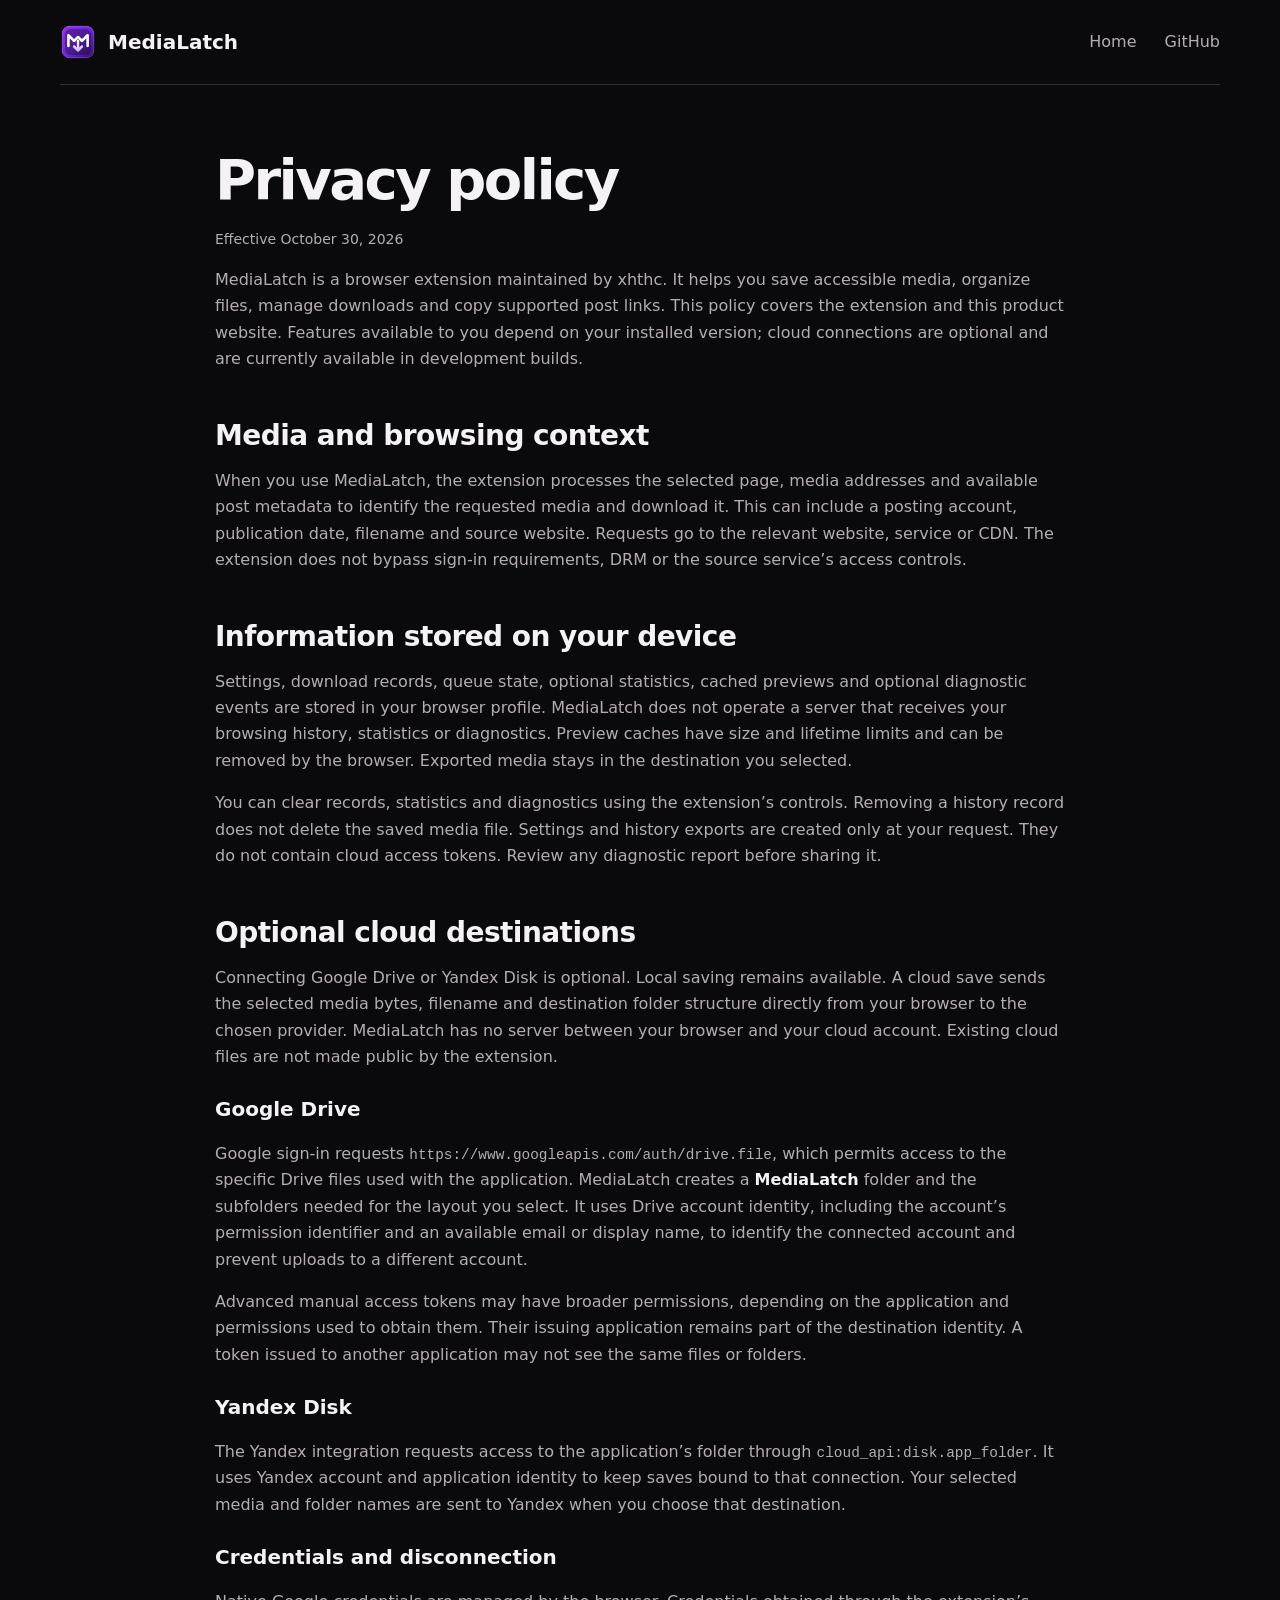
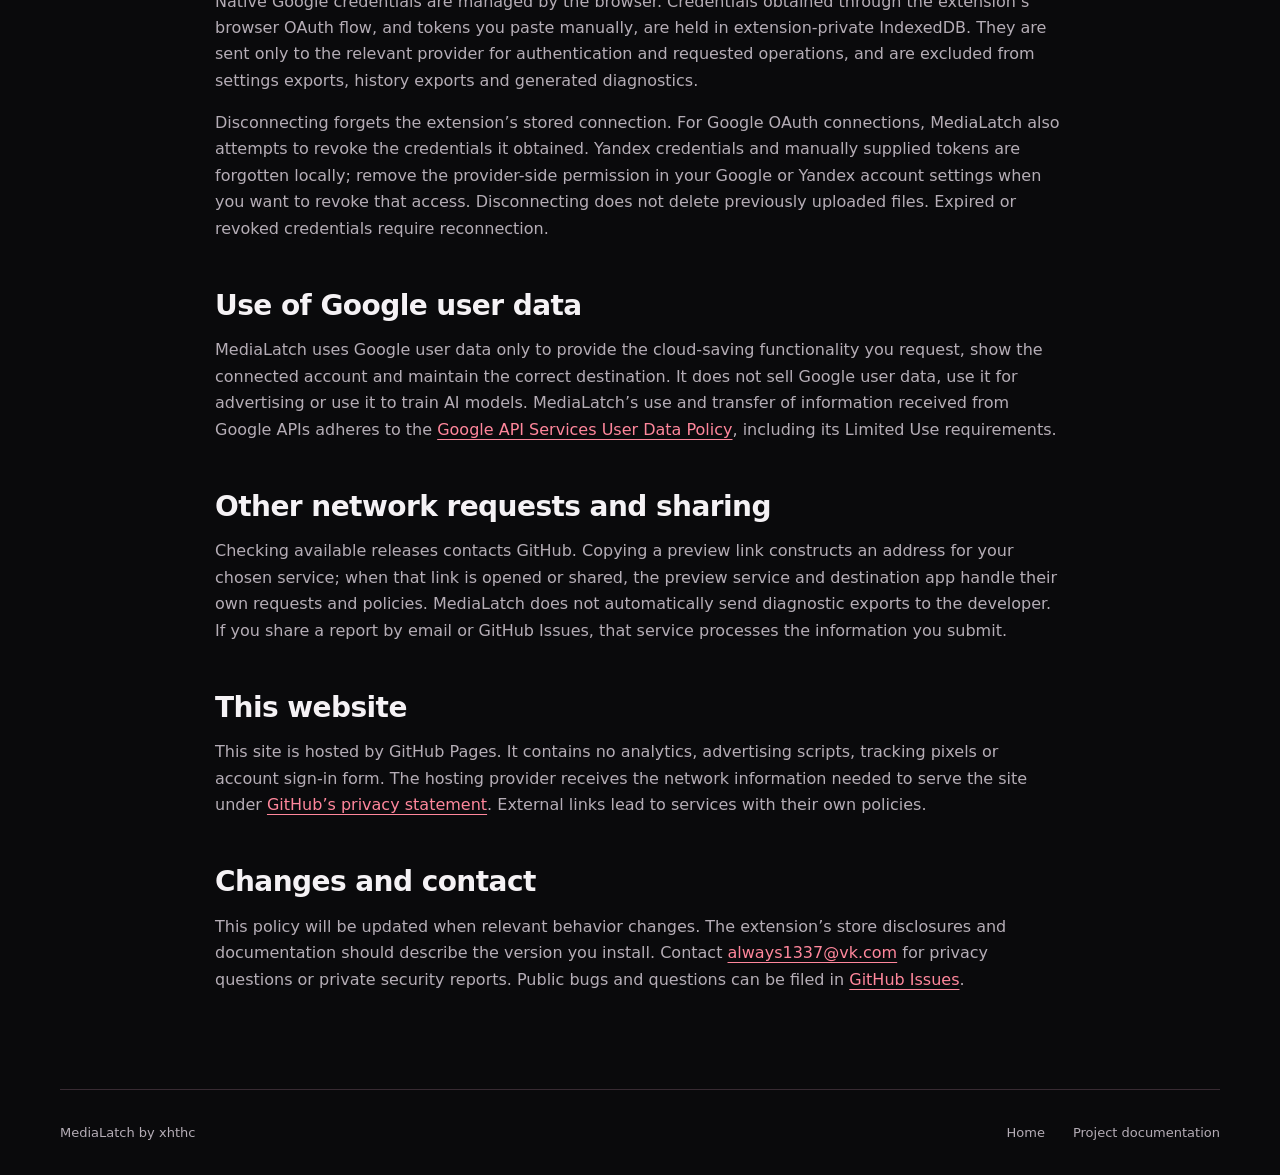
==== privacy.html @ 8ba8deba "feat: publish MediaLatch product and privacy pages" ====
<!doctype html>
<html lang="en">
<head>
  <meta charset="utf-8">
  <meta name="viewport" content="width=device-width, initial-scale=1">
  <meta name="description" content="How MediaLatch handles browser data, optional Google Drive and Yandex Disk connections, downloads and diagnostics.">
  <meta name="color-scheme" content="dark">
  <title>Privacy policy: MediaLatch</title>
  <link rel="canonical" href="https://xhthc.github.io/privacy.html">
  <link rel="icon" type="image/png" href="assets/medialatch.png">
  <link rel="stylesheet" href="styles.css">
</head>
<body>
  <a class="skip" href="#main">Skip to content</a>
  <header class="container masthead"><a class="brand" href="./" aria-label="MediaLatch home"><img src="assets/medialatch.png" width="36" height="36" alt="">MediaLatch</a><nav aria-label="Main navigation"><a href="./">Home</a><a href="https://github.com/xhthc/MediaLatch">GitHub</a></nav></header>
  <main id="main" class="container document">
    <h1>Privacy policy</h1><p class="document-date">Effective October 30, 2026</p>
    <p>MediaLatch is a browser extension maintained by xhthc. It helps you save accessible media, organize files, manage downloads and copy supported post links. This policy covers the extension and this product website. Features available to you depend on your installed version; cloud connections are optional and are currently available in development builds.</p>
    <h2>Media and browsing context</h2>
    <p>When you use MediaLatch, the extension processes the selected page, media addresses and available post metadata to identify the requested media and download it. This can include a posting account, publication date, filename and source website. Requests go to the relevant website, service or CDN. The extension does not bypass sign-in requirements, DRM or the source service’s access controls.</p>
    <h2>Information stored on your device</h2>
    <p>Settings, download records, queue state, optional statistics, cached previews and optional diagnostic events are stored in your browser profile. MediaLatch does not operate a server that receives your browsing history, statistics or diagnostics. Preview caches have size and lifetime limits and can be removed by the browser. Exported media stays in the destination you selected.</p>
    <p>You can clear records, statistics and diagnostics using the extension’s controls. Removing a history record does not delete the saved media file. Settings and history exports are created only at your request. They do not contain cloud access tokens. Review any diagnostic report before sharing it.</p>
    <h2 id="cloud">Optional cloud destinations</h2>
    <p>Connecting Google Drive or Yandex Disk is optional. Local saving remains available. A cloud save sends the selected media bytes, filename and destination folder structure directly from your browser to the chosen provider. MediaLatch has no server between your browser and your cloud account. Existing cloud files are not made public by the extension.</p>
    <h3>Google Drive</h3>
    <p>Google sign-in requests <code>https://www.googleapis.com/auth/drive.file</code>, which permits access to the specific Drive files used with the application. MediaLatch creates a <strong>MediaLatch</strong> folder and the subfolders needed for the layout you select. It uses Drive account identity, including the account’s permission identifier and an available email or display name, to identify the connected account and prevent uploads to a different account.</p>
    <p>Advanced manual access tokens may have broader permissions, depending on the application and permissions used to obtain them. Their issuing application remains part of the destination identity. A token issued to another application may not see the same files or folders.</p>
    <h3>Yandex Disk</h3>
    <p>The Yandex integration requests access to the application’s folder through <code>cloud_api:disk.app_folder</code>. It uses Yandex account and application identity to keep saves bound to that connection. Your selected media and folder names are sent to Yandex when you choose that destination.</p>
    <h3>Credentials and disconnection</h3>
    <p>Native Google credentials are managed by the browser. Credentials obtained through the extension’s browser OAuth flow, and tokens you paste manually, are held in extension-private IndexedDB. They are sent only to the relevant provider for authentication and requested operations, and are excluded from settings exports, history exports and generated diagnostics.</p>
    <p>Disconnecting forgets the extension’s stored connection. For Google OAuth connections, MediaLatch also attempts to revoke the credentials it obtained. Yandex credentials and manually supplied tokens are forgotten locally; remove the provider-side permission in your Google or Yandex account settings when you want to revoke that access. Disconnecting does not delete previously uploaded files. Expired or revoked credentials require reconnection.</p>
    <h2>Use of Google user data</h2>
    <p>MediaLatch uses Google user data only to provide the cloud-saving functionality you request, show the connected account and maintain the correct destination. It does not sell Google user data, use it for advertising or use it to train AI models. MediaLatch’s use and transfer of information received from Google APIs adheres to the <a href="https://developers.google.com/terms/api-services-user-data-policy">Google API Services User Data Policy</a>, including its Limited Use requirements.</p>
    <h2>Other network requests and sharing</h2>
    <p>Checking available releases contacts GitHub. Copying a preview link constructs an address for your chosen service; when that link is opened or shared, the preview service and destination app handle their own requests and policies. MediaLatch does not automatically send diagnostic exports to the developer. If you share a report by email or GitHub Issues, that service processes the information you submit.</p>
    <h2>This website</h2>
    <p>This site is hosted by GitHub Pages. It contains no analytics, advertising scripts, tracking pixels or account sign-in form. The hosting provider receives the network information needed to serve the site under <a href="https://docs.github.com/en/site-policy/privacy-policies/github-general-privacy-statement">GitHub’s privacy statement</a>. External links lead to services with their own policies.</p>
    <h2>Changes and contact</h2>
    <p>This policy will be updated when relevant behavior changes. The extension’s store disclosures and documentation should describe the version you install. Contact <a href="mailto:always1337@vk.com">always1337@vk.com</a> for privacy questions or private security reports. Public bugs and questions can be filed in <a href="https://github.com/xhthc/MediaLatch/issues">GitHub Issues</a>.</p>
  </main>
  <footer class="container footer"><span>MediaLatch by xhthc</span><a href="./">Home</a><a href="https://github.com/xhthc/MediaLatch">Project documentation</a></footer>
</body>
</html>
---- styles.css ----
/* Hallmark v2.0.0 · MediaLatch product site · theme: locked MediaLatch Red · signature: the resolved file path. */
/* Critique: a short product page and a readable policy; no invented metrics or simulated browser chrome. */
/* Waivers: long-document policy exceeds marketing word/section budgets; system font and product palette follow DESIGN.md. */
:root {
  --page: #0a0a0c; --surface: #151216; --ink: #f5f2f5; --muted: #b5adb6;
  --line: #382b33; --accent: #ff879c; --action: #b8193c; --action-hover: #cc2348;
  --on-action: #fff6f8; --focus: #ffb4c4; --file: #65d5ac; --path: #cbb9df;
  --transparent: transparent;
  --font: "Segoe UI Variable Text", "Segoe UI", system-ui, sans-serif;
  --mono: ui-monospace, "Cascadia Mono", Consolas, monospace;
  --fast: 140ms; --ease: cubic-bezier(.2, .8, .2, 1);
}
* { box-sizing: border-box; }
html, body { overflow-x: clip; }
html { color-scheme: dark; }
body { margin: 0; background: var(--page); color: var(--ink); font: 400 16px/1.65 var(--font); }
a { color: var(--accent); text-underline-offset: .22em; }
a:focus-visible { outline: 2px solid var(--focus); outline-offset: 5px; border-radius: 3px; }
.container { width: min(100% - 48px, 1160px); margin-inline: auto; }
.skip { position: absolute; z-index: 2; transform: translateY(-160%); background: var(--surface); padding: 12px 16px; }
.skip:focus-visible { transform: none; }
.masthead { display: flex; justify-content: space-between; align-items: center; padding-block: 24px; border-bottom: 1px solid var(--line); }
.brand { display: inline-flex; align-items: center; gap: 12px; color: var(--ink); font-size: 20px; font-weight: 700; text-decoration: none; }
.brand img { border-radius: 9px; }
nav, .footer { display: flex; align-items: center; gap: 28px; }
nav a, .footer a { display: inline-block; padding-block: 4px; color: var(--muted); text-decoration: none; transition: color var(--fast) var(--ease); }
nav a:hover, .footer a:hover { color: var(--accent); }
.hero { display: grid; grid-template-columns: minmax(0, 1.3fr) minmax(0, 1fr); align-items: center; gap: 60px; padding-block: 92px 104px; }
h1, h2, h3 { min-width: 0; overflow-wrap: break-word; text-wrap: balance; font-weight: 700; line-height: 1.12; }
h1 { margin: 0; font-size: clamp(42px, 5vw, 66px); letter-spacing: -.045em; }
.lead { max-width: 510px; margin-block: 24px 32px; color: var(--muted); font-size: 19px; line-height: 1.55; }
.actions { display: flex; flex-wrap: wrap; align-items: center; gap: 16px 24px; }
.button { display: inline-flex; justify-content: center; align-items: center; min-height: 48px; padding: 12px 20px; border: 1px solid var(--transparent); border-radius: 10px; white-space: nowrap; text-decoration: none; font-weight: 700; transition: background-color var(--fast) var(--ease), transform var(--fast) var(--ease); }
.primary { background: var(--action); color: var(--on-action); }
.primary:hover { background: var(--action-hover); transform: translateY(-1px); }
.primary:active { transform: none; }
.text-link { font-weight: 600; }
.path-art { padding-block: 32px; border-top: 1px solid var(--line); border-bottom: 1px solid var(--line); }
.path-art > img { display: block; margin-bottom: 28px; border-radius: 17px; }
.path-line, .path-file { font: 400 clamp(13px, 1.4vw, 16px)/1.8 var(--mono); overflow-wrap: anywhere; }
.path-line { color: var(--path); }
.path-line.indent { padding-left: 24px; }
.path-file { margin-top: 16px; color: var(--file); }
.path-art p { font-size: 13px; color: var(--muted); margin: 16px 0 0; }
h2 { font-size: clamp(30px, 3.5vw, 44px); letter-spacing: -.035em; margin: 0; }
.features { padding-bottom: 100px; }
.feature-list { margin: 40px 0 0; }
.feature-list > div { display: grid; grid-template-columns: minmax(0, 1fr) minmax(0, 1.25fr); gap: 48px; border-top: 1px solid var(--line); padding-block: 24px; }
dt { font-size: 21px; line-height: 1.4; font-weight: 600; }
dd { margin: 0; color: var(--muted); }
.cloud-band { background: var(--surface); color: var(--ink); border-block: 1px solid var(--line); }
.cloud-layout { display: grid; grid-template-columns: minmax(0, 1fr) minmax(0, 1fr); gap: 84px; padding-block: 72px; }
.cloud-layout p { color: var(--muted); }
.cloud-copy p:first-child { margin-top: 0; }
code { font-family: var(--mono); font-size: .9em; overflow-wrap: anywhere; }
.support { display: grid; grid-template-columns: minmax(0, 1fr) minmax(0, 1.25fr); align-items: baseline; gap: 48px; padding-block: 80px; }
.support p { color: var(--muted); margin: 0; }
.footer { border-top: 1px solid var(--line); padding-block: 28px; font-size: 13px; flex-wrap: wrap; }
.footer span { margin-right: auto; color: var(--muted); }
.document { max-width: 850px; padding-block: 64px 80px; }
.document h1 { font-size: clamp(38px, 5vw, 56px); }
.document h2 { margin-top: 48px; font-size: 28px; letter-spacing: -.02em; }
.document h3 { margin-top: 28px; font-size: 20px; }
.document p { color: var(--muted); }
.document strong { color: var(--ink); }
.document-date { margin-top: 16px; font-size: 14px; }
@media (max-width: 760px) {
  .container { width: min(100% - 36px, 1160px); }
  .masthead { padding-block: 16px; }
  nav { gap: 16px; font-size: 14px; }
  .hero, .cloud-layout, .support { grid-template-columns: minmax(0, 1fr); gap: 40px; }
  .hero { padding-block: 56px 64px; }
  .path-art { padding-block: 24px; }
  .path-art > img { width: 48px; height: 48px; margin-bottom: 16px; }
  .feature-list > div { grid-template-columns: minmax(0, 1fr); gap: 12px; }
  .features { padding-bottom: 56px; }
  .cloud-layout { padding-block: 48px; }
  .support { padding-block: 56px; gap: 20px; }
  .footer { gap: 16px 24px; }
  .footer span { flex-basis: 100%; }
  .document { padding-top: 40px; }
}
@media (prefers-reduced-motion: reduce) {
  *, *::before, *::after { transition: none !important; animation: none !important; }
}
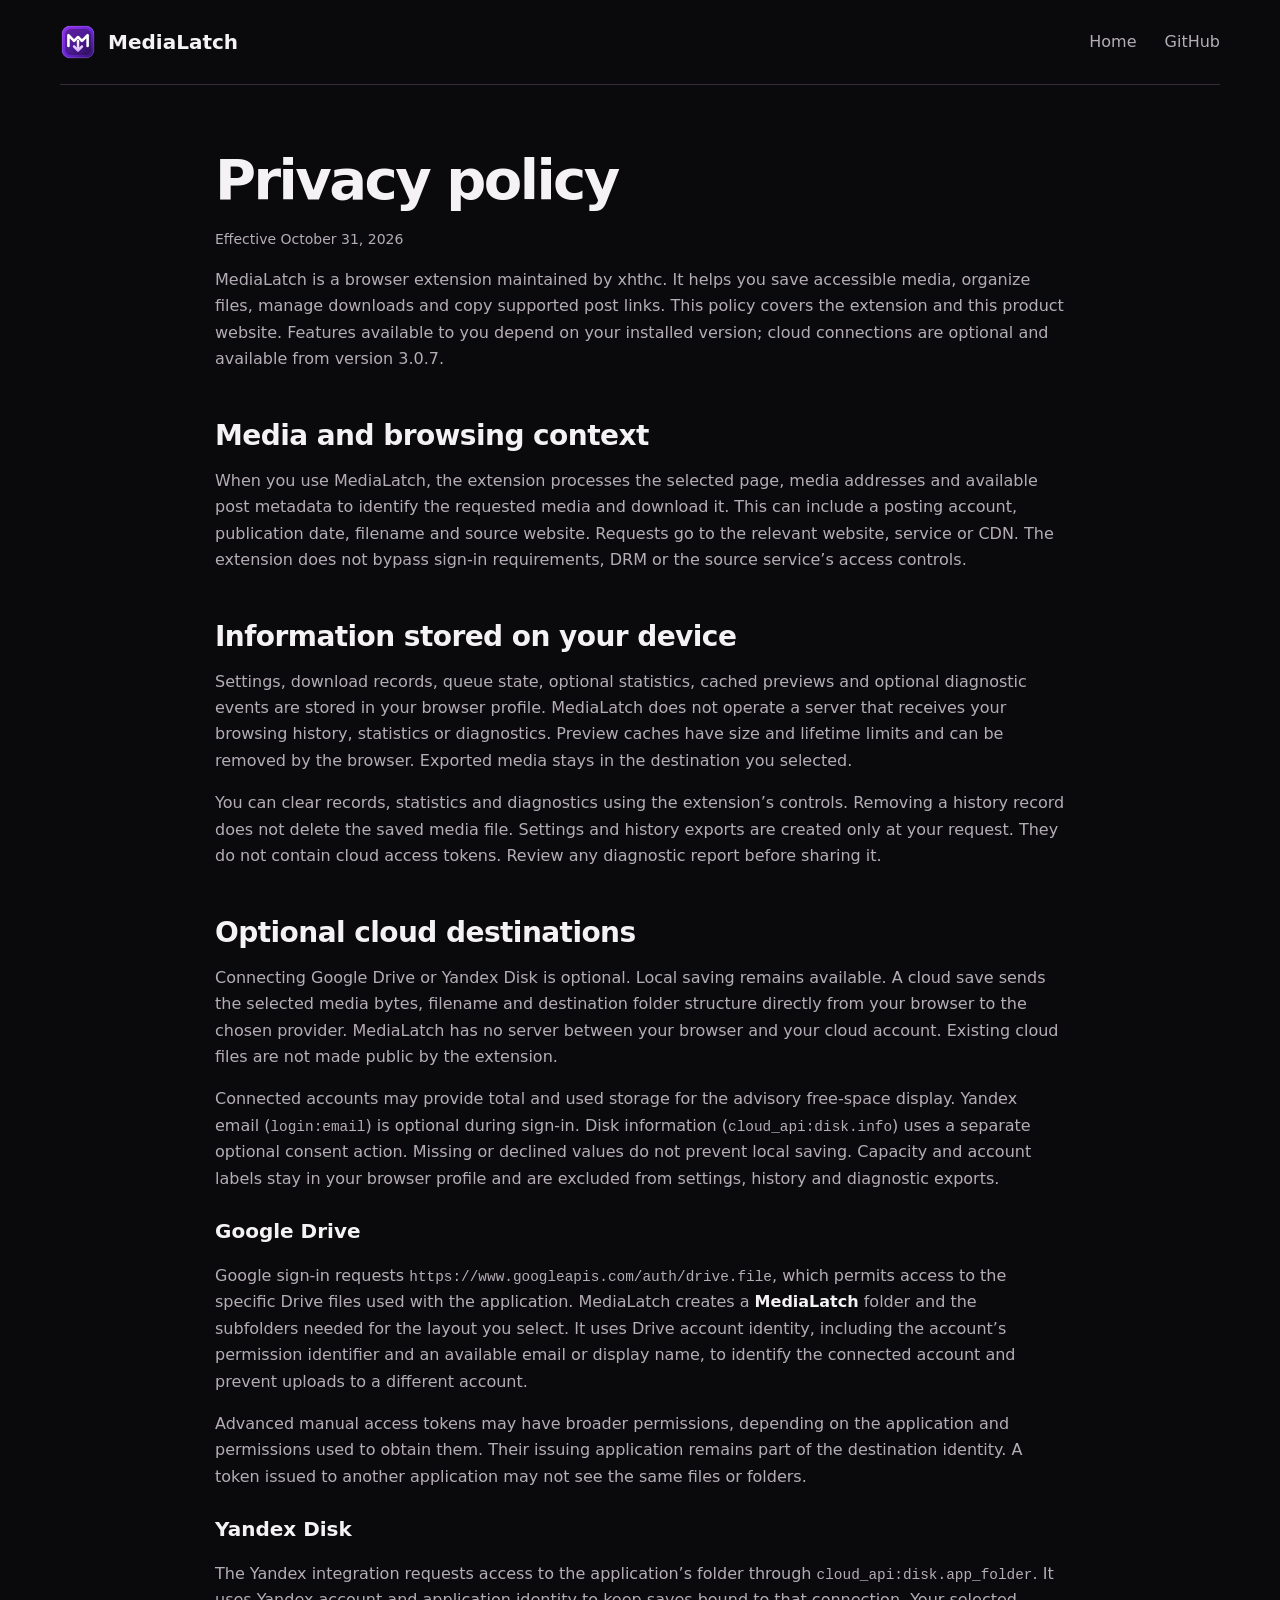
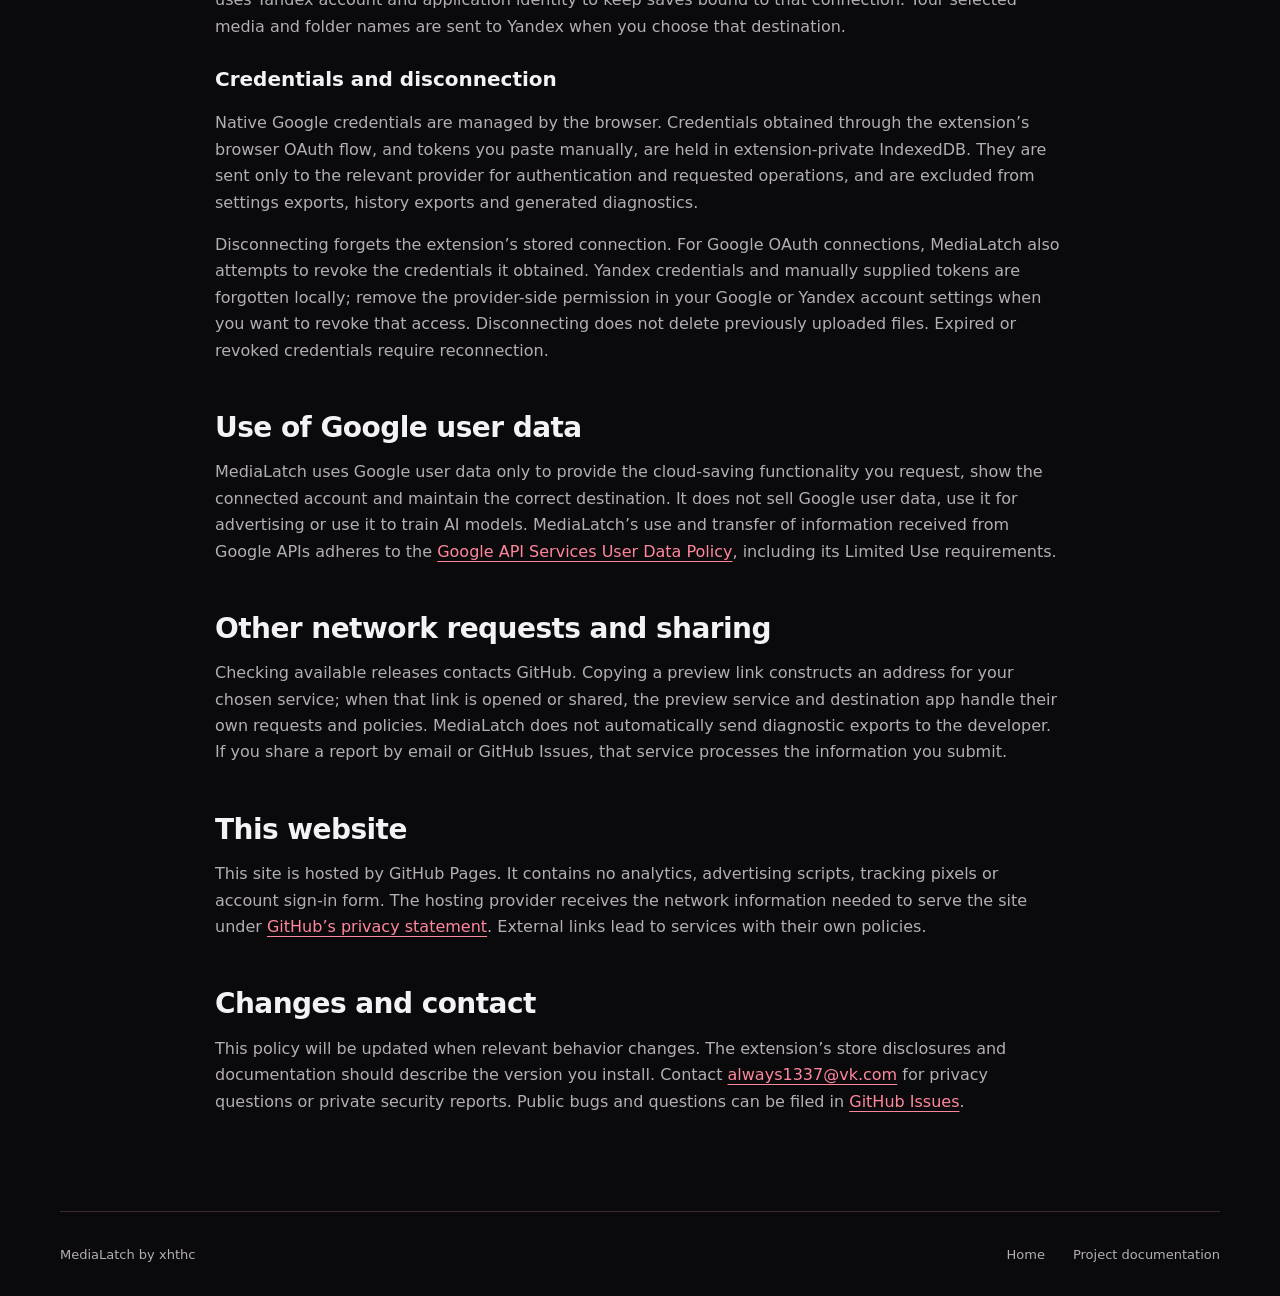
==== commit 1e6141db: "docs: align cloud saving and privacy with MediaLatch 3.0.7" ====
--- a/privacy.html
+++ b/privacy.html
@@ -14,8 +14,8 @@
   <a class="skip" href="#main">Skip to content</a>
   <header class="container masthead"><a class="brand" href="./" aria-label="MediaLatch home"><img src="assets/medialatch.png" width="36" height="36" alt="">MediaLatch</a><nav aria-label="Main navigation"><a href="./">Home</a><a href="https://github.com/xhthc/MediaLatch">GitHub</a></nav></header>
   <main id="main" class="container document">
-    <h1>Privacy policy</h1><p class="document-date">Effective October 30, 2026</p>
-    <p>MediaLatch is a browser extension maintained by xhthc. It helps you save accessible media, organize files, manage downloads and copy supported post links. This policy covers the extension and this product website. Features available to you depend on your installed version; cloud connections are optional and are currently available in development builds.</p>
+    <h1>Privacy policy</h1><p class="document-date">Effective October 31, 2026</p>
+    <p>MediaLatch is a browser extension maintained by xhthc. It helps you save accessible media, organize files, manage downloads and copy supported post links. This policy covers the extension and this product website. Features available to you depend on your installed version; cloud connections are optional and available from version 3.0.7.</p>
     <h2>Media and browsing context</h2>
     <p>When you use MediaLatch, the extension processes the selected page, media addresses and available post metadata to identify the requested media and download it. This can include a posting account, publication date, filename and source website. Requests go to the relevant website, service or CDN. The extension does not bypass sign-in requirements, DRM or the source service’s access controls.</p>
     <h2>Information stored on your device</h2>
@@ -23,6 +23,7 @@
     <p>You can clear records, statistics and diagnostics using the extension’s controls. Removing a history record does not delete the saved media file. Settings and history exports are created only at your request. They do not contain cloud access tokens. Review any diagnostic report before sharing it.</p>
     <h2 id="cloud">Optional cloud destinations</h2>
     <p>Connecting Google Drive or Yandex Disk is optional. Local saving remains available. A cloud save sends the selected media bytes, filename and destination folder structure directly from your browser to the chosen provider. MediaLatch has no server between your browser and your cloud account. Existing cloud files are not made public by the extension.</p>
+    <p>Connected accounts may provide total and used storage for the advisory free-space display. Yandex email (<code>login:email</code>) is optional during sign-in. Disk information (<code>cloud_api:disk.info</code>) uses a separate optional consent action. Missing or declined values do not prevent local saving. Capacity and account labels stay in your browser profile and are excluded from settings, history and diagnostic exports.</p>
     <h3>Google Drive</h3>
     <p>Google sign-in requests <code>https://www.googleapis.com/auth/drive.file</code>, which permits access to the specific Drive files used with the application. MediaLatch creates a <strong>MediaLatch</strong> folder and the subfolders needed for the layout you select. It uses Drive account identity, including the account’s permission identifier and an available email or display name, to identify the connected account and prevent uploads to a different account.</p>
     <p>Advanced manual access tokens may have broader permissions, depending on the application and permissions used to obtain them. Their issuing application remains part of the destination identity. A token issued to another application may not see the same files or folders.</p>
--- a/styles.css
+++ b/styles.css
@@ -37,11 +37,11 @@
 .text-link { font-weight: 600; }
 .path-art { padding-block: 32px; border-top: 1px solid var(--line); border-bottom: 1px solid var(--line); }
 .path-art > img { display: block; margin-bottom: 28px; border-radius: 17px; }
-.path-line, .path-file { font: 400 clamp(13px, 1.4vw, 16px)/1.8 var(--mono); overflow-wrap: anywhere; }
-.path-line { color: var(--path); }
-.path-line.indent { padding-left: 24px; }
-.path-file { margin-top: 16px; color: var(--file); }
-.path-art p { font-size: 13px; color: var(--muted); margin: 16px 0 0; }
+.path-art p { color: var(--muted); margin: 16px 0 0; font-size: 14px; }
+.path-art .path-caption { margin-top: 0; font-weight: 600; color: var(--ink); }
+.path-folders { display: flex; flex-wrap: wrap; gap: 8px 0; padding: 0; margin: 16px 0; list-style: none; font-size: 16px; color: var(--path); }
+.path-folders li + li::before { content: "/"; margin-inline: 12px; color: var(--muted); }
+.path-art .path-file { margin: 0; font: 400 15px/1.7 var(--mono); overflow-wrap: anywhere; color: var(--file); }
 h2 { font-size: clamp(30px, 3.5vw, 44px); letter-spacing: -.035em; margin: 0; }
 .features { padding-bottom: 100px; }
 .feature-list { margin: 40px 0 0; }
